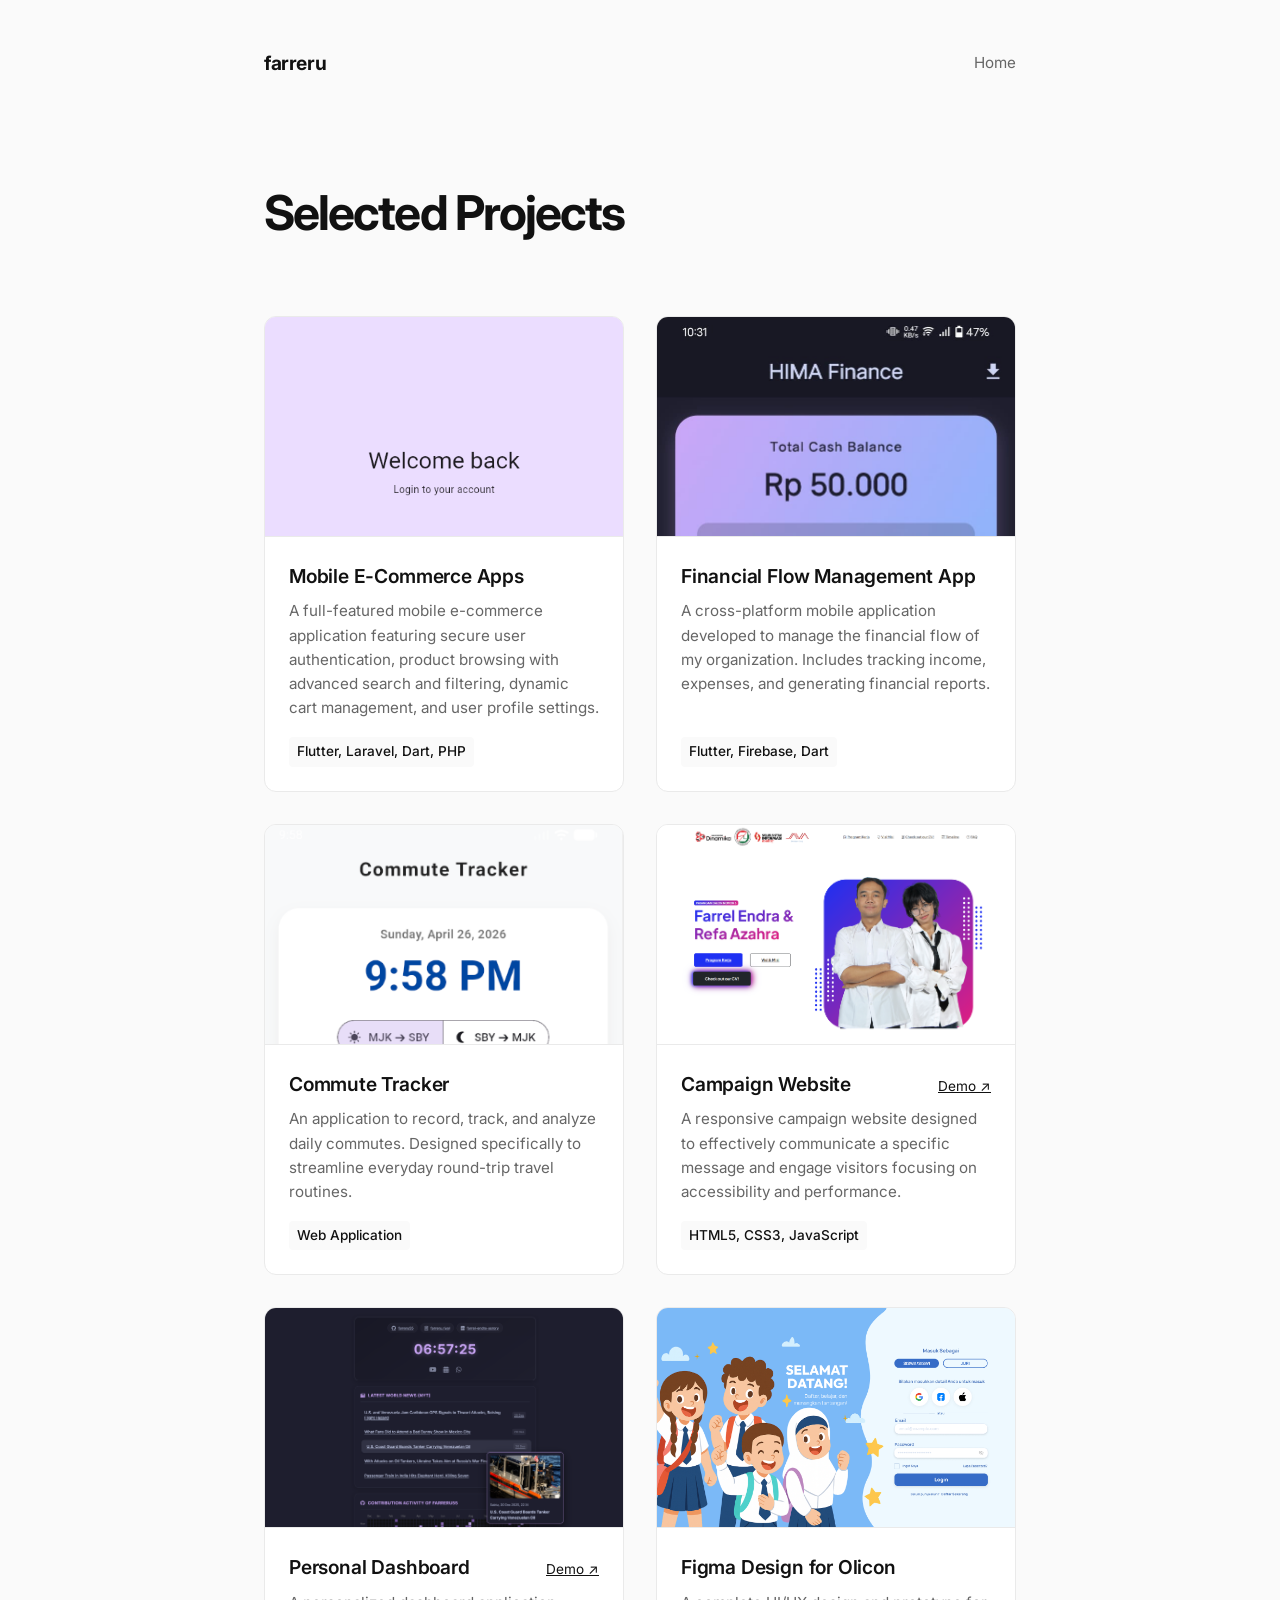
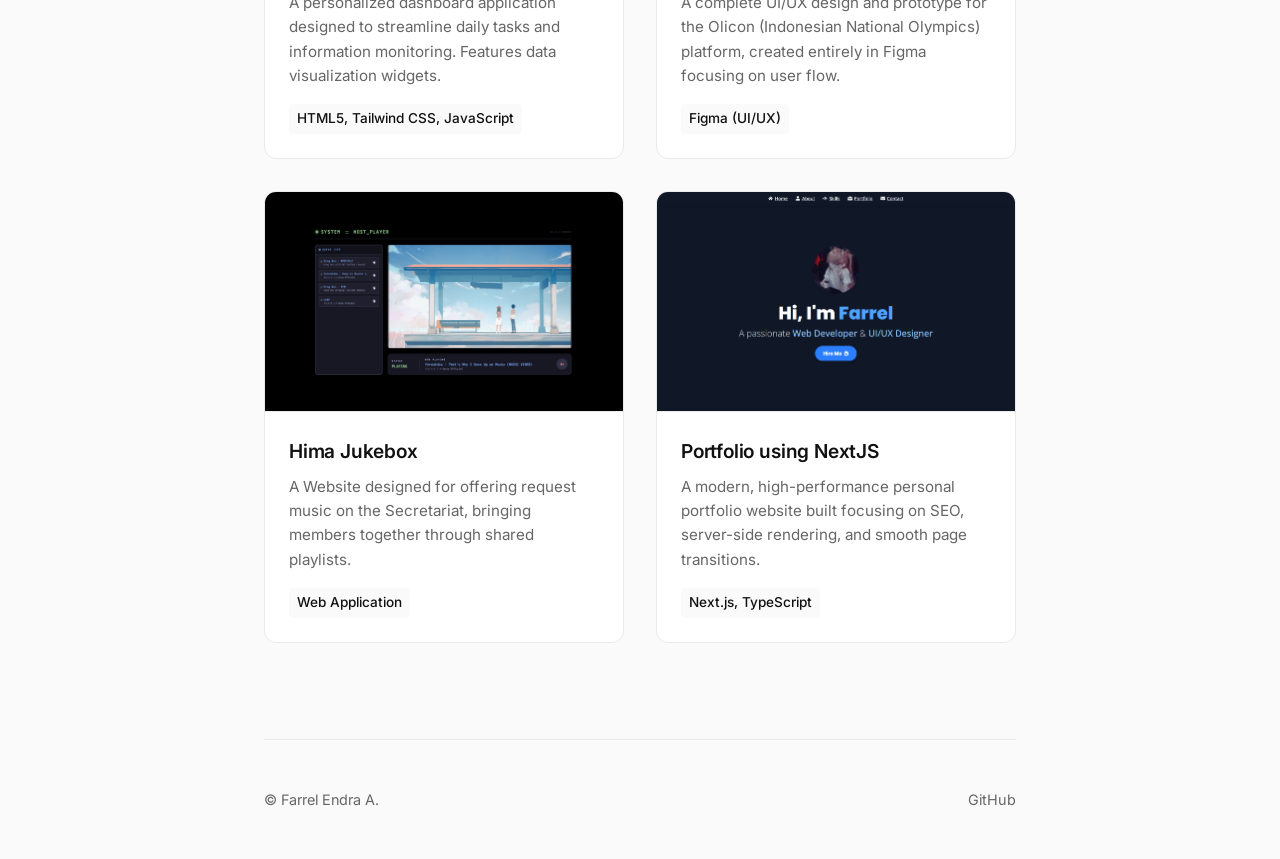
==== projects.html @ daada65e "initial change" ====
<!DOCTYPE html>
<html lang="en">
<head>
  <meta charset="utf-8" />
  <meta name="viewport" content="width=device-width, initial-scale=1" />
  <title>Projects | Farrel Endra A.</title>
  
  <link rel="preconnect" href="https://fonts.googleapis.com">
  <link rel="preconnect" href="https://fonts.gstatic.com" crossorigin>
  <link href="https://fonts.googleapis.com/css2?family=Inter:wght@400;500;600;700&display=swap" rel="stylesheet">
  
  <link rel="stylesheet" href="style.css" />
</head>
<body>
  <div class="container">
    <header class="header">
      <a href="index.html" class="logo">farreru</a>
      <nav class="nav">
        <a href="index.html">Home</a>
      </nav>
    </header>

    <main style="margin-top: 48px;">
      <h1 style="font-size: 3rem; margin-bottom: 64px; letter-spacing: -0.04em;">Selected Projects</h1>

      <div class="project-grid">

        <!-- Mobile E-Commerce Apps -->
        <div class="project-card">
          <img src="assets/img/projects/projects-1/ss-login.png" class="project-card-img" alt="Mobile E-Commerce Apps" data-images="assets/img/projects/projects-1/ss-login.png,assets/img/projects/projects-1/ss-register.png,assets/img/projects/projects-1/ss-home.png,assets/img/projects/projects-1/ss-search.png,assets/img/projects/projects-1/ss-add.png,assets/img/projects/projects-1/ss-profile.png">
          <div class="project-card-content">
            <h3 class="project-card-title">Mobile E-Commerce Apps</h3>
            <p class="project-card-desc">A full-featured mobile e-commerce application featuring secure user authentication, product browsing with advanced search and filtering, dynamic cart management, and user profile settings.</p>
            <span class="project-card-tech">Flutter, Laravel, Dart, PHP</span>
          </div>
        </div>

        <!-- Financial Flow -->
        <div class="project-card">
          <img src="assets/img/projects/projects-7/ss-finance-1.jpeg" class="project-card-img" alt="Financial Flow Management App" data-images="assets/img/projects/projects-7/ss-finance-1.jpeg,assets/img/projects/projects-7/ss-finance-2.jpeg,assets/img/projects/projects-7/ss-finance-3.jpeg">
          <div class="project-card-content">
            <h3 class="project-card-title">Financial Flow Management App</h3>
            <p class="project-card-desc">A cross-platform mobile application developed to manage the financial flow of my organization. Includes tracking income, expenses, and generating financial reports.</p>
            <span class="project-card-tech">Flutter, Firebase, Dart</span>
          </div>
        </div>

        <!-- Commute Tracker -->
        <div class="project-card">
          <img src="assets/img/projects/projects-8/ss-commute-tracker-1.png" class="project-card-img" alt="Commute Tracker" data-images="assets/img/projects/projects-8/ss-commute-tracker-1.png">
          <div class="project-card-content">
            <h3 class="project-card-title">Commute Tracker</h3>
            <p class="project-card-desc">An application to record, track, and analyze daily commutes. Designed specifically to streamline everyday round-trip travel routines.</p>
            <span class="project-card-tech">Web Application</span>
          </div>
        </div>

        <!-- Campaign Website -->
        <div class="project-card">
          <img src="assets/img/projects/projects-3/campagnewebsite-1.png" class="project-card-img" alt="Campaign Website" data-images="assets/img/projects/projects-3/campagnewebsite-1.png">
          <div class="project-card-content">
            <div style="display: flex; justify-content: space-between; align-items: baseline;">
              <h3 class="project-card-title">Campaign Website</h3>
              <a href="https://farreru55.github.io/no-3/" target="_blank" rel="noopener noreferrer" style="font-size: 0.85rem; text-decoration: underline;">Demo ↗</a>
            </div>
            <p class="project-card-desc">A responsive campaign website designed to effectively communicate a specific message and engage visitors focusing on accessibility and performance.</p>
            <span class="project-card-tech">HTML5, CSS3, JavaScript</span>
          </div>
        </div>

        <!-- Personal Dashboard -->
        <div class="project-card">
          <img src="assets/img/projects/projects-4/mydashboard.png" class="project-card-img" alt="Personal Dashboard" data-images="assets/img/projects/projects-4/mydashboard.png">
          <div class="project-card-content">
            <div style="display: flex; justify-content: space-between; align-items: baseline;">
              <h3 class="project-card-title">Personal Dashboard</h3>
              <a href="https://farreru55.github.io/mydashboard/" target="_blank" rel="noopener noreferrer" style="font-size: 0.85rem; text-decoration: underline;">Demo ↗</a>
            </div>
            <p class="project-card-desc">A personalized dashboard application designed to streamline daily tasks and information monitoring. Features data visualization widgets.</p>
            <span class="project-card-tech">HTML5, Tailwind CSS, JavaScript</span>
          </div>
        </div>

        <!-- Figma Olicon -->
        <div class="project-card">
          <img src="assets/img/projects/projects-5/ss-figma-1.png" class="project-card-img" alt="Figma Design for Olicon" data-images="assets/img/projects/projects-5/ss-figma-1.png,assets/img/projects/projects-5/ss-figma-2.png,assets/img/projects/projects-5/ss-figma-3.png,assets/img/projects/projects-5/ss-figma-4.png">
          <div class="project-card-content">
            <h3 class="project-card-title">Figma Design for Olicon</h3>
            <p class="project-card-desc">A complete UI/UX design and prototype for the Olicon (Indonesian National Olympics) platform, created entirely in Figma focusing on user flow.</p>
            <span class="project-card-tech">Figma (UI/UX)</span>
          </div>
        </div>

        <!-- Hima Jukebox -->
        <div class="project-card">
          <img src="assets/img/projects/projects-6/ss-jukebox-3.png" class="project-card-img" alt="Hima Jukebox" data-images="assets/img/projects/projects-6/ss-jukebox-3.png">
          <div class="project-card-content">
            <h3 class="project-card-title">Hima Jukebox</h3>
            <p class="project-card-desc">A Website designed for offering request music on the Secretariat, bringing members together through shared playlists.</p>
            <span class="project-card-tech">Web Application</span>
          </div>
        </div>

        <!-- Portfolio NextJS -->
        <div class="project-card">
          <img src="assets/img/projects/projects-2/ss-porto.png" class="project-card-img" alt="Portfolio using NextJS" data-images="assets/img/projects/projects-2/ss-porto.png">
          <div class="project-card-content">
            <h3 class="project-card-title">Portfolio using NextJS</h3>
            <p class="project-card-desc">A modern, high-performance personal portfolio website built focusing on SEO, server-side rendering, and smooth page transitions.</p>
            <span class="project-card-tech">Next.js, TypeScript</span>
          </div>
        </div>

      </div>

    </main>

    <footer class="footer">
      <div class="footer-content">
        <span>© Farrel Endra A.</span>
        <div class="footer-links">
          <a href="https://github.com/farreru55" target="_blank" rel="noopener noreferrer">GitHub</a>
        </div>
      </div>
    </footer>
  </div>

  <!-- Carousel Modal -->
  <div id="carouselModal" class="carousel-modal">
    <span class="carousel-close" id="carouselClose">&times;</span>
    <button class="carousel-prev" id="carouselPrev">&#10094;</button>
    <img class="carousel-content" id="carouselImg">
    <button class="carousel-next" id="carouselNext">&#10095;</button>
    <div class="carousel-counter" id="carouselCounter">1 / 1</div>
  </div>

  <script>
    document.addEventListener('DOMContentLoaded', () => {
      const modal = document.getElementById('carouselModal');
      const modalImg = document.getElementById('carouselImg');
      const closeBtn = document.getElementById('carouselClose');
      const prevBtn = document.getElementById('carouselPrev');
      const nextBtn = document.getElementById('carouselNext');
      const counter = document.getElementById('carouselCounter');
      const thumbnails = document.querySelectorAll('.project-card-img');

      let currentImages = [];
      let currentIndex = 0;

      function updateModal() {
        modalImg.src = currentImages[currentIndex];
        counter.textContent = `${currentIndex + 1} / ${currentImages.length}`;
        
        // Hide arrows if only 1 image
        if (currentImages.length <= 1) {
          prevBtn.style.display = 'none';
          nextBtn.style.display = 'none';
        } else {
          prevBtn.style.display = 'block';
          nextBtn.style.display = 'block';
        }
      }

      thumbnails.forEach(img => {
        img.addEventListener('click', function() {
          const imagesAttr = this.getAttribute('data-images');
          if (imagesAttr) {
            currentImages = imagesAttr.split(',');
            currentIndex = 0;
            updateModal();
            modal.classList.add('show');
          }
        });
      });

      closeBtn.addEventListener('click', () => {
        modal.classList.remove('show');
      });

      modal.addEventListener('click', (e) => {
        if (e.target === modal) {
          modal.classList.remove('show');
        }
      });

      prevBtn.addEventListener('click', (e) => {
        e.stopPropagation();
        currentIndex = (currentIndex > 0) ? currentIndex - 1 : currentImages.length - 1;
        updateModal();
      });

      nextBtn.addEventListener('click', (e) => {
        e.stopPropagation();
        currentIndex = (currentIndex < currentImages.length - 1) ? currentIndex + 1 : 0;
        updateModal();
      });

      // Keyboard navigation
      document.addEventListener('keydown', (e) => {
        if (!modal.classList.contains('show')) return;
        if (e.key === 'Escape') modal.classList.remove('show');
        if (e.key === 'ArrowLeft' && currentImages.length > 1) {
          currentIndex = (currentIndex > 0) ? currentIndex - 1 : currentImages.length - 1;
          updateModal();
        }
        if (e.key === 'ArrowRight' && currentImages.length > 1) {
          currentIndex = (currentIndex < currentImages.length - 1) ? currentIndex + 1 : 0;
          updateModal();
        }
      });
    });
  </script>
</body>
</html>
---- style.css ----
/* Minimalist Portfolio CSS */

:root {
  --bg-color: #fafafa;
  --text-primary: #111111;
  --text-secondary: #666666;
  --border-color: #eaeaea;
  --accent-color: #333333;
}

* {
  box-sizing: border-box;
  margin: 0;
  padding: 0;
}

body {
  font-family: 'Inter', -apple-system, BlinkMacSystemFont, "Segoe UI", Roboto, Helvetica, Arial, sans-serif;
  background-color: var(--bg-color);
  color: var(--text-primary);
  line-height: 1.6;
  font-size: 16px;
  -webkit-font-smoothing: antialiased;
  -moz-osx-font-smoothing: grayscale;
}

a {
  color: inherit;
  text-decoration: none;
  transition: color 0.2s ease;
}

a:hover {
  color: var(--text-secondary);
}

.container {
  max-width: 800px;
  margin: 0 auto;
  padding: 0 24px;
}

/* Header */
.header {
  display: flex;
  justify-content: space-between;
  align-items: center;
  padding: 48px 0;
}

.logo {
  font-weight: 700;
  font-size: 1.2rem;
  letter-spacing: -0.02em;
}

.nav {
  display: flex;
  gap: 24px;
}

.nav a {
  font-size: 0.95rem;
  color: var(--text-secondary);
}

.nav a:hover {
  color: var(--text-primary);
}

/* Sections */
.section {
  margin-bottom: 96px;
}

.section h2 {
  font-size: 1.5rem;
  font-weight: 600;
  margin-bottom: 32px;
  letter-spacing: -0.02em;
}

/* Hero Section */
.hero {
  margin-top: 48px;
  margin-bottom: 112px;
}

.hero h1 {
  font-size: 3rem;
  font-weight: 700;
  line-height: 1.1;
  letter-spacing: -0.04em;
  margin-bottom: 12px;
}

.hero .subtitle {
  font-size: 1.25rem;
  color: var(--text-secondary);
  margin-bottom: 32px;
}

.hero .description {
  font-size: 1.1rem;
  color: var(--text-secondary);
  max-width: 600px;
  margin-bottom: 32px;
}

.hero-links {
  display: flex;
  gap: 24px;
}

.hero-links .link {
  font-weight: 500;
  border-bottom: 1px solid var(--border-color);
  padding-bottom: 4px;
}

.hero-links .link:hover {
  border-color: var(--text-primary);
  color: var(--text-primary);
}

/* Project List */
.project-list {
  display: flex;
  flex-direction: column;
  gap: 40px;
}

.project-item {
  display: flex;
  flex-direction: column;
  gap: 8px;
}

.project-header h3 {
  font-size: 1.1rem;
  font-weight: 600;
}

.project-header a {
  text-decoration: underline;
  text-decoration-color: var(--border-color);
  text-underline-offset: 4px;
}

.project-header a:hover {
  text-decoration-color: var(--text-primary);
}

.project-item p {
  color: var(--text-secondary);
  font-size: 0.95rem;
}

.project-grid {
  display: grid;
  grid-template-columns: repeat(auto-fill, minmax(320px, 1fr));
  gap: 32px;
  margin-bottom: 96px;
}

.project-card {
  border: 1px solid var(--border-color);
  border-radius: 12px;
  overflow: hidden;
  display: flex;
  flex-direction: column;
  transition: transform 0.2s ease, box-shadow 0.2s ease;
  background-color: #fff;
}

.project-card:hover {
  transform: translateY(-4px);
  box-shadow: 0 12px 24px rgba(0,0,0,0.06);
}

.project-card-img {
  width: 100%;
  height: 220px;
  object-fit: cover;
  object-position: top;
  cursor: zoom-in;
  border-bottom: 1px solid var(--border-color);
}

.project-card-content {
  padding: 24px;
  display: flex;
  flex-direction: column;
  flex-grow: 1;
}

.project-card-title {
  font-size: 1.2rem;
  font-weight: 600;
  margin-bottom: 8px;
  letter-spacing: -0.01em;
}

.project-card-desc {
  font-size: 0.95rem;
  color: var(--text-secondary);
  margin-bottom: 16px;
  flex-grow: 1;
}

.project-card-tech {
  font-size: 0.85rem;
  font-weight: 500;
  color: var(--text-primary);
  background: var(--bg-color);
  padding: 4px 8px;
  border-radius: 4px;
  align-self: flex-start;
}

/* Carousel Modal */
.carousel-modal {
  display: none;
  position: fixed;
  z-index: 1000;
  left: 0;
  top: 0;
  width: 100%;
  height: 100%;
  background-color: rgba(17, 17, 17, 0.95);
  align-items: center;
  justify-content: center;
  opacity: 0;
  transition: opacity 0.3s ease;
}

.carousel-modal.show {
  display: flex;
  opacity: 1;
}

.carousel-content {
  max-width: 85%;
  max-height: 85vh;
  border-radius: 8px;
  box-shadow: 0 4px 24px rgba(0, 0, 0, 0.4);
  object-fit: contain;
  user-select: none;
}

.carousel-close {
  position: absolute;
  top: 24px;
  right: 32px;
  color: #fafafa;
  font-size: 40px;
  font-weight: 300;
  cursor: pointer;
  line-height: 1;
  transition: color 0.2s;
  z-index: 1001;
}

.carousel-close:hover {
  color: #999;
}

.carousel-prev,
.carousel-next {
  position: absolute;
  top: 50%;
  transform: translateY(-50%);
  background: rgba(255, 255, 255, 0.1);
  color: white;
  border: none;
  width: 48px;
  height: 48px;
  border-radius: 50%;
  font-size: 20px;
  cursor: pointer;
  transition: background 0.2s;
  display: flex;
  align-items: center;
  justify-content: center;
  z-index: 1001;
}

.carousel-prev:hover,
.carousel-next:hover {
  background: rgba(255, 255, 255, 0.3);
}

.carousel-prev {
  left: 24px;
}

.carousel-next {
  right: 24px;
}

.carousel-counter {
  position: absolute;
  bottom: 24px;
  color: white;
  font-size: 0.9rem;
  font-weight: 500;
  letter-spacing: 2px;
}

.project-item .tech {
  font-size: 0.85rem;
  color: var(--text-secondary);
  opacity: 0.8;
  margin-top: 4px;
}

/* Experience List */
.experience-list {
  display: flex;
  flex-direction: column;
  gap: 32px;
}

.experience-item {
  display: flex;
  flex-direction: column;
  gap: 4px;
}

.experience-header {
  display: flex;
  justify-content: space-between;
  align-items: baseline;
}

.experience-header h3 {
  font-size: 1.1rem;
  font-weight: 600;
}

.experience-header .date {
  font-size: 0.9rem;
  color: var(--text-secondary);
}

.experience-item .company {
  font-weight: 500;
  font-size: 0.95rem;
}

.experience-item .experience-desc {
  margin-top: 8px;
  color: var(--text-secondary);
  font-size: 0.95rem;
}

/* Skills */
.skills-content {
  display: flex;
  flex-direction: column;
  gap: 16px;
}

.skill-category {
  font-size: 0.95rem;
  color: var(--text-secondary);
}

.skill-category strong {
  color: var(--text-primary);
  font-weight: 500;
  margin-right: 8px;
}

/* Footer */
.footer {
  padding: 48px 0;
  border-top: 1px solid var(--border-color);
  margin-top: 96px;
}

.footer-content {
  display: flex;
  justify-content: space-between;
  align-items: center;
  font-size: 0.9rem;
  color: var(--text-secondary);
}

.footer-links {
  display: flex;
  gap: 24px;
}

/* Responsive */
@media (max-width: 600px) {
  .hero h1 {
    font-size: 2.25rem;
  }
  
  .experience-header {
    flex-direction: column;
  }
  
  .experience-header .date {
    margin-top: 4px;
  }
  
  .header {
    padding: 32px 0;
  }
  
  .section {
    margin-bottom: 64px;
  }
}
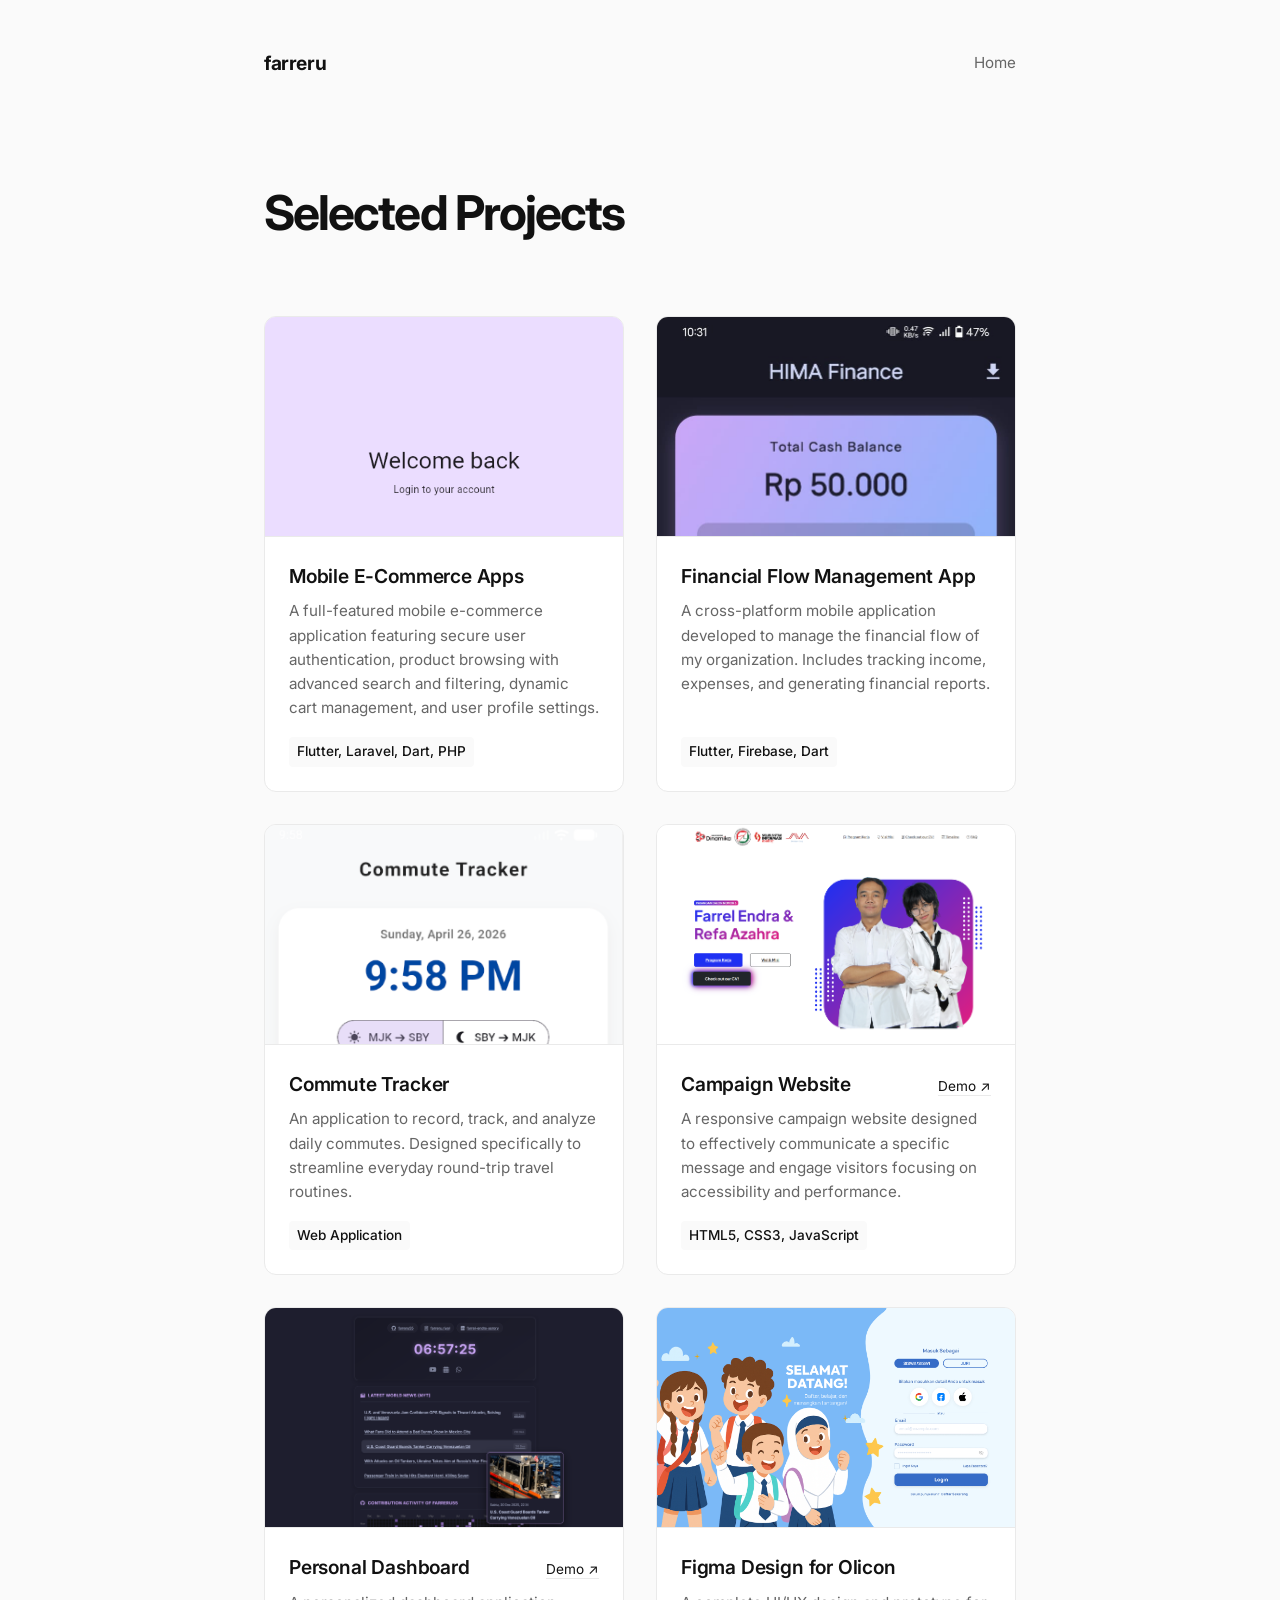
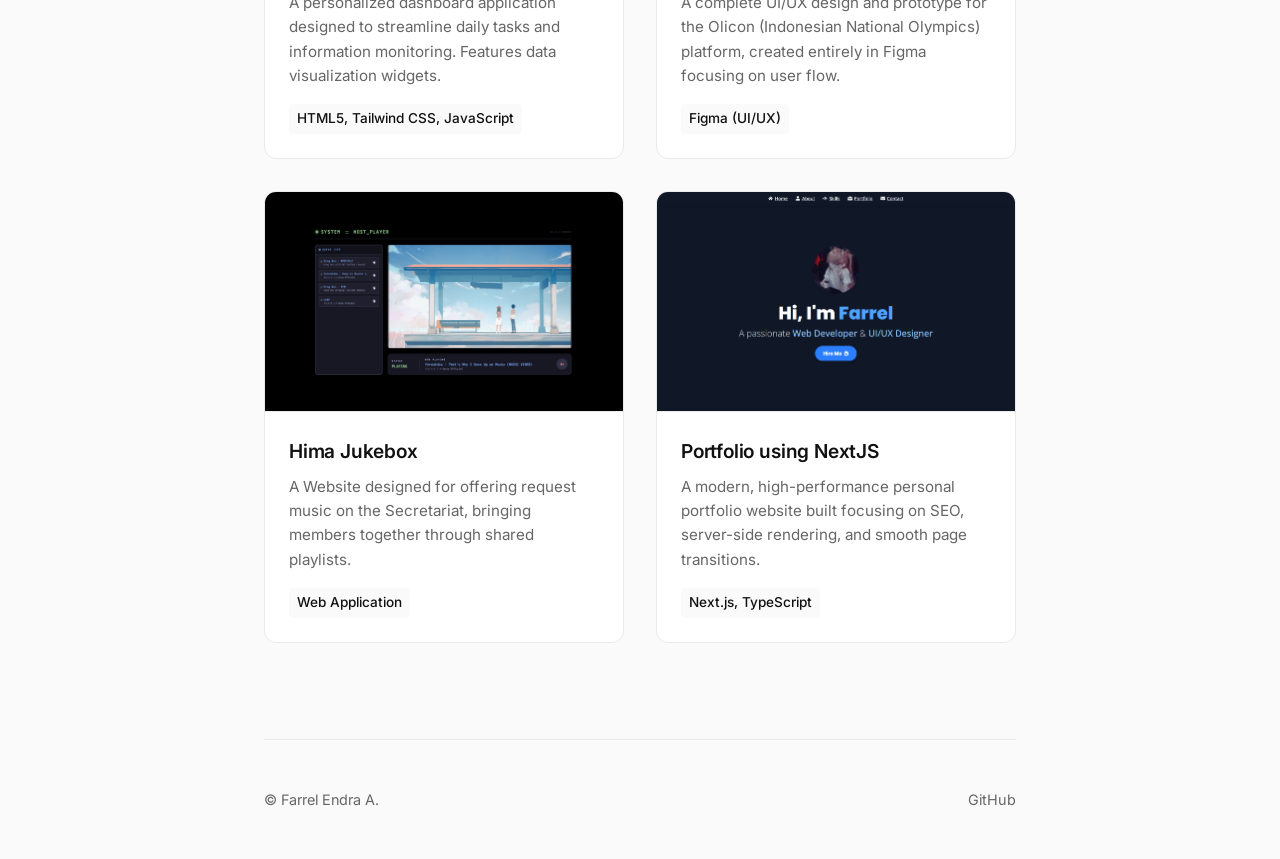
==== commit e7ee7f40: "separate style" ====
--- a/projects.html
+++ b/projects.html
@@ -20,8 +20,8 @@
       </nav>
     </header>
 
-    <main style="margin-top: 48px;">
-      <h1 style="font-size: 3rem; margin-bottom: 64px; letter-spacing: -0.04em;">Selected Projects</h1>
+    <main class="projects-main">
+      <h1 class="projects-title">Selected Projects</h1>
 
       <div class="project-grid">
 
@@ -47,7 +47,7 @@
 
         <!-- Commute Tracker -->
         <div class="project-card">
-          <img src="assets/img/projects/projects-8/ss-commute-tracker-1.png" class="project-card-img" alt="Commute Tracker" data-images="assets/img/projects/projects-8/ss-commute-tracker-1.png">
+          <img src="assets/img/projects/projects-8/ss-commute-tracker-1.png" class="project-card-img" alt="Commute Tracker" data-images="assets/img/projects/projects-8/ss-commute-tracker-1.png,assets/img/projects/projects-8/ss-commute-tracker-2.png">
           <div class="project-card-content">
             <h3 class="project-card-title">Commute Tracker</h3>
             <p class="project-card-desc">An application to record, track, and analyze daily commutes. Designed specifically to streamline everyday round-trip travel routines.</p>
@@ -59,9 +59,9 @@
         <div class="project-card">
           <img src="assets/img/projects/projects-3/campagnewebsite-1.png" class="project-card-img" alt="Campaign Website" data-images="assets/img/projects/projects-3/campagnewebsite-1.png">
           <div class="project-card-content">
-            <div style="display: flex; justify-content: space-between; align-items: baseline;">
+            <div class="project-card-header-flex">
               <h3 class="project-card-title">Campaign Website</h3>
-              <a href="https://farreru55.github.io/no-3/" target="_blank" rel="noopener noreferrer" style="font-size: 0.85rem; text-decoration: underline;">Demo ↗</a>
+              <a href="https://farreru55.github.io/no-3/" target="_blank" rel="noopener noreferrer" class="project-card-demo">Demo ↗</a>
             </div>
             <p class="project-card-desc">A responsive campaign website designed to effectively communicate a specific message and engage visitors focusing on accessibility and performance.</p>
             <span class="project-card-tech">HTML5, CSS3, JavaScript</span>
@@ -72,9 +72,9 @@
         <div class="project-card">
           <img src="assets/img/projects/projects-4/mydashboard.png" class="project-card-img" alt="Personal Dashboard" data-images="assets/img/projects/projects-4/mydashboard.png">
           <div class="project-card-content">
-            <div style="display: flex; justify-content: space-between; align-items: baseline;">
+            <div class="project-card-header-flex">
               <h3 class="project-card-title">Personal Dashboard</h3>
-              <a href="https://farreru55.github.io/mydashboard/" target="_blank" rel="noopener noreferrer" style="font-size: 0.85rem; text-decoration: underline;">Demo ↗</a>
+              <a href="https://farreru55.github.io/mydashboard/" target="_blank" rel="noopener noreferrer" class="project-card-demo">Demo ↗</a>
             </div>
             <p class="project-card-desc">A personalized dashboard application designed to streamline daily tasks and information monitoring. Features data visualization widgets.</p>
             <span class="project-card-tech">HTML5, Tailwind CSS, JavaScript</span>
@@ -93,7 +93,7 @@
 
         <!-- Hima Jukebox -->
         <div class="project-card">
-          <img src="assets/img/projects/projects-6/ss-jukebox-3.png" class="project-card-img" alt="Hima Jukebox" data-images="assets/img/projects/projects-6/ss-jukebox-3.png">
+          <img src="assets/img/projects/projects-6/ss-jukebox-3.png" class="project-card-img" alt="Hima Jukebox" data-images="assets/img/projects/projects-6/ss-jukebox-1.png,assets/img/projects/projects-6/ss-jukebox-2.png,assets/img/projects/projects-6/ss-jukebox-3.png">
           <div class="project-card-content">
             <h3 class="project-card-title">Hima Jukebox</h3>
             <p class="project-card-desc">A Website designed for offering request music on the Secretariat, bringing members together through shared playlists.</p>
@@ -127,10 +127,16 @@
 
   <!-- Carousel Modal -->
   <div id="carouselModal" class="carousel-modal">
-    <span class="carousel-close" id="carouselClose">&times;</span>
-    <button class="carousel-prev" id="carouselPrev">&#10094;</button>
+    <span class="carousel-close" id="carouselClose">
+      <svg width="32" height="32" viewBox="0 0 24 24" fill="none" stroke="currentColor" stroke-width="2" stroke-linecap="round" stroke-linejoin="round"><line x1="18" y1="6" x2="6" y2="18"></line><line x1="6" y1="6" x2="18" y2="18"></line></svg>
+    </span>
+    <button class="carousel-prev" id="carouselPrev">
+      <svg width="28" height="28" viewBox="0 0 24 24" fill="none" stroke="currentColor" stroke-width="2" stroke-linecap="round" stroke-linejoin="round"><polyline points="15 18 9 12 15 6"></polyline></svg>
+    </button>
     <img class="carousel-content" id="carouselImg">
-    <button class="carousel-next" id="carouselNext">&#10095;</button>
+    <button class="carousel-next" id="carouselNext">
+      <svg width="28" height="28" viewBox="0 0 24 24" fill="none" stroke="currentColor" stroke-width="2" stroke-linecap="round" stroke-linejoin="round"><polyline points="9 18 15 12 9 6"></polyline></svg>
+    </button>
     <div class="carousel-counter" id="carouselCounter">1 / 1</div>
   </div>
 
--- a/style.css
+++ b/style.css
@@ -70,7 +70,15 @@
 
 /* Sections */
 .section {
-  margin-bottom: 96px;
+  margin-bottom: 72px;
+  padding-bottom: 72px;
+  border-bottom: 1px solid var(--border-color);
+}
+
+.section:last-of-type {
+  border-bottom: none;
+  margin-bottom: 0;
+  padding-bottom: 0;
 }
 
 .section h2 {
@@ -253,12 +261,13 @@
   top: 24px;
   right: 32px;
   color: #fafafa;
-  font-size: 40px;
-  font-weight: 300;
   cursor: pointer;
-  line-height: 1;
+  line-height: 0;
   transition: color 0.2s;
   z-index: 1001;
+  display: flex;
+  align-items: center;
+  justify-content: center;
 }
 
 .carousel-close:hover {
@@ -273,12 +282,11 @@
   background: rgba(255, 255, 255, 0.1);
   color: white;
   border: none;
-  width: 48px;
-  height: 48px;
+  width: 56px;
+  height: 56px;
   border-radius: 50%;
-  font-size: 20px;
   cursor: pointer;
-  transition: background 0.2s;
+  transition: background 0.2s, transform 0.2s;
   display: flex;
   align-items: center;
   justify-content: center;
@@ -414,3 +422,101 @@
     margin-bottom: 64px;
   }
 }
+
+/* Extracted Inline Styles */
+.about-header {
+  display: flex;
+  align-items: center;
+  gap: 24px;
+  margin-bottom: 24px;
+}
+
+.profile-pic {
+  width: 80px;
+  height: 80px;
+  border-radius: 50%;
+  object-fit: cover;
+  border: 1px solid var(--border-color);
+}
+
+.about-name {
+  margin-bottom: 4px;
+}
+
+.about-subtitle {
+  margin-bottom: 0;
+}
+
+.stats-container {
+  display: flex;
+  gap: 32px;
+  margin-bottom: 32px;
+  color: var(--text-secondary);
+  font-size: 0.95rem;
+}
+
+.stat-value {
+  color: var(--text-primary);
+  font-size: 1.1rem;
+  font-weight: 600;
+}
+
+.view-all-projects-container {
+  margin-top: 32px;
+}
+
+.view-all-projects-link {
+  font-weight: 500;
+  border-bottom: 1px solid var(--border-color);
+  padding-bottom: 4px;
+}
+
+.contact-desc {
+  color: var(--text-secondary);
+  margin-bottom: 24px;
+  max-width: 600px;
+}
+
+.contact-links {
+  display: flex;
+  gap: 24px;
+  flex-wrap: wrap;
+}
+
+.contact-link {
+  font-weight: 500;
+  border-bottom: 1px solid var(--border-color);
+  padding-bottom: 2px;
+}
+
+.contact-link:hover,
+.view-all-projects-link:hover {
+  border-color: var(--text-primary);
+}
+
+.projects-main {
+  margin-top: 48px;
+}
+
+.projects-title {
+  font-size: 3rem;
+  margin-bottom: 64px;
+  letter-spacing: -0.04em;
+}
+
+.project-card-header-flex {
+  display: flex;
+  justify-content: space-between;
+  align-items: baseline;
+}
+
+.project-card-demo {
+  font-size: 0.85rem;
+  text-decoration: underline;
+  text-decoration-color: var(--border-color);
+  text-underline-offset: 4px;
+}
+
+.project-card-demo:hover {
+  text-decoration-color: var(--text-primary);
+}
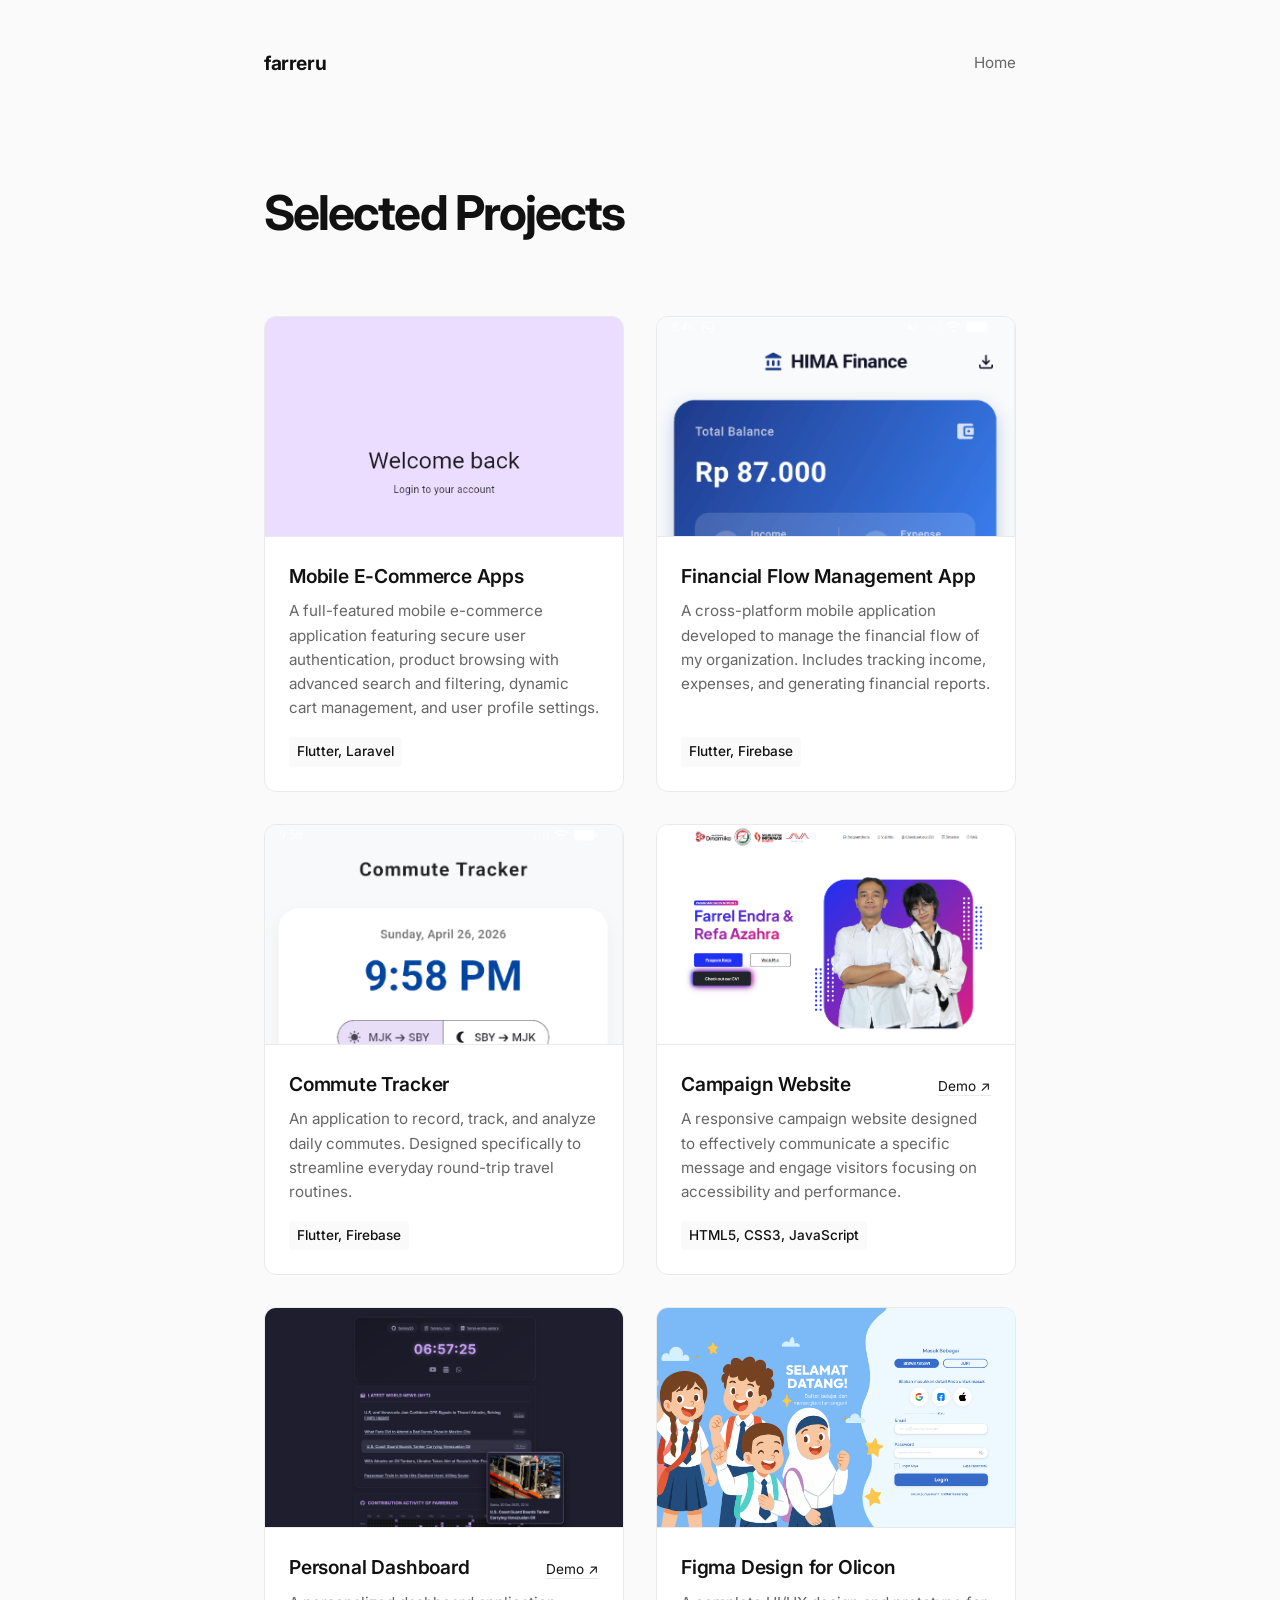
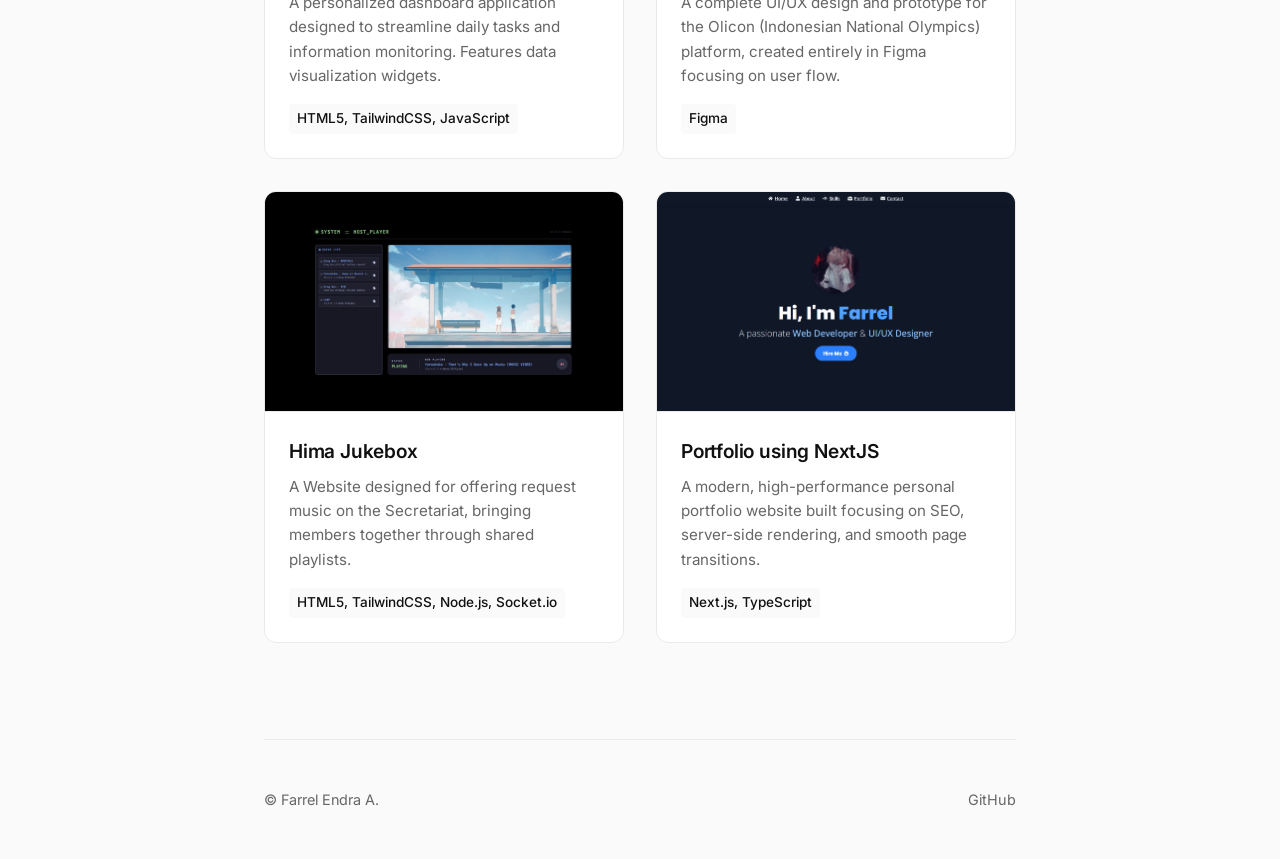
==== commit a442d985: "change some" ====
--- a/projects.html
+++ b/projects.html
@@ -1,16 +1,18 @@
 <!DOCTYPE html>
 <html lang="en">
+
 <head>
   <meta charset="utf-8" />
   <meta name="viewport" content="width=device-width, initial-scale=1" />
   <title>Projects | Farrel Endra A.</title>
-  
+
   <link rel="preconnect" href="https://fonts.googleapis.com">
   <link rel="preconnect" href="https://fonts.gstatic.com" crossorigin>
   <link href="https://fonts.googleapis.com/css2?family=Inter:wght@400;500;600;700&display=swap" rel="stylesheet">
-  
+
   <link rel="stylesheet" href="style.css" />
 </head>
+
 <body>
   <div class="container">
     <header class="header">
@@ -27,86 +29,108 @@
 
         <!-- Mobile E-Commerce Apps -->
         <div class="project-card">
-          <img src="assets/img/projects/projects-1/ss-login.png" class="project-card-img" alt="Mobile E-Commerce Apps" data-images="assets/img/projects/projects-1/ss-login.png,assets/img/projects/projects-1/ss-register.png,assets/img/projects/projects-1/ss-home.png,assets/img/projects/projects-1/ss-search.png,assets/img/projects/projects-1/ss-add.png,assets/img/projects/projects-1/ss-profile.png">
+          <img src="assets/img/projects/projects-1/ss-login.png" class="project-card-img" alt="Mobile E-Commerce Apps"
+            data-images="assets/img/projects/projects-1/ss-login.png,assets/img/projects/projects-1/ss-register.png,assets/img/projects/projects-1/ss-home.png,assets/img/projects/projects-1/ss-search.png,assets/img/projects/projects-1/ss-add.png,assets/img/projects/projects-1/ss-profile.png">
           <div class="project-card-content">
             <h3 class="project-card-title">Mobile E-Commerce Apps</h3>
-            <p class="project-card-desc">A full-featured mobile e-commerce application featuring secure user authentication, product browsing with advanced search and filtering, dynamic cart management, and user profile settings.</p>
-            <span class="project-card-tech">Flutter, Laravel, Dart, PHP</span>
+            <p class="project-card-desc">A full-featured mobile e-commerce application featuring secure user
+              authentication, product browsing with advanced search and filtering, dynamic cart management, and user
+              profile settings.</p>
+            <span class="project-card-tech">Flutter, Laravel</span>
           </div>
         </div>
 
         <!-- Financial Flow -->
         <div class="project-card">
-          <img src="assets/img/projects/projects-7/ss-finance-1.jpeg" class="project-card-img" alt="Financial Flow Management App" data-images="assets/img/projects/projects-7/ss-finance-1.jpeg,assets/img/projects/projects-7/ss-finance-2.jpeg,assets/img/projects/projects-7/ss-finance-3.jpeg">
+          <img src="assets/img/projects/projects-7/ss-finance-1.png" class="project-card-img"
+            alt="Financial Flow Management App"
+            data-images="assets/img/projects/projects-7/ss-finance-1.png,assets/img/projects/projects-7/ss-finance-2.png,assets/img/projects/projects-7/ss-finance-3.png">
           <div class="project-card-content">
             <h3 class="project-card-title">Financial Flow Management App</h3>
-            <p class="project-card-desc">A cross-platform mobile application developed to manage the financial flow of my organization. Includes tracking income, expenses, and generating financial reports.</p>
-            <span class="project-card-tech">Flutter, Firebase, Dart</span>
+            <p class="project-card-desc">A cross-platform mobile application developed to manage the financial flow of
+              my organization. Includes tracking income, expenses, and generating financial reports.</p>
+            <span class="project-card-tech">Flutter, Firebase</span>
           </div>
         </div>
 
         <!-- Commute Tracker -->
         <div class="project-card">
-          <img src="assets/img/projects/projects-8/ss-commute-tracker-1.png" class="project-card-img" alt="Commute Tracker" data-images="assets/img/projects/projects-8/ss-commute-tracker-1.png,assets/img/projects/projects-8/ss-commute-tracker-2.png">
+          <img src="assets/img/projects/projects-8/ss-commute-tracker-1.png" class="project-card-img"
+            alt="Commute Tracker"
+            data-images="assets/img/projects/projects-8/ss-commute-tracker-1.png,assets/img/projects/projects-8/ss-commute-tracker-2.png">
           <div class="project-card-content">
             <h3 class="project-card-title">Commute Tracker</h3>
-            <p class="project-card-desc">An application to record, track, and analyze daily commutes. Designed specifically to streamline everyday round-trip travel routines.</p>
-            <span class="project-card-tech">Web Application</span>
+            <p class="project-card-desc">An application to record, track, and analyze daily commutes. Designed
+              specifically to streamline everyday round-trip travel routines.</p>
+            <span class="project-card-tech">Flutter, Firebase</span>
           </div>
         </div>
 
         <!-- Campaign Website -->
         <div class="project-card">
-          <img src="assets/img/projects/projects-3/campagnewebsite-1.png" class="project-card-img" alt="Campaign Website" data-images="assets/img/projects/projects-3/campagnewebsite-1.png">
+          <img src="assets/img/projects/projects-3/campagnewebsite-1.png" class="project-card-img"
+            alt="Campaign Website" data-images="assets/img/projects/projects-3/campagnewebsite-1.png">
           <div class="project-card-content">
             <div class="project-card-header-flex">
               <h3 class="project-card-title">Campaign Website</h3>
-              <a href="https://farreru55.github.io/no-3/" target="_blank" rel="noopener noreferrer" class="project-card-demo">Demo ↗</a>
+              <a href="https://farreru55.github.io/no-3/" target="_blank" rel="noopener noreferrer"
+                class="project-card-demo">Demo ↗</a>
             </div>
-            <p class="project-card-desc">A responsive campaign website designed to effectively communicate a specific message and engage visitors focusing on accessibility and performance.</p>
+            <p class="project-card-desc">A responsive campaign website designed to effectively communicate a specific
+              message and engage visitors focusing on accessibility and performance.</p>
             <span class="project-card-tech">HTML5, CSS3, JavaScript</span>
           </div>
         </div>
 
         <!-- Personal Dashboard -->
         <div class="project-card">
-          <img src="assets/img/projects/projects-4/mydashboard.png" class="project-card-img" alt="Personal Dashboard" data-images="assets/img/projects/projects-4/mydashboard.png">
+          <img src="assets/img/projects/projects-4/mydashboard.png" class="project-card-img" alt="Personal Dashboard"
+            data-images="assets/img/projects/projects-4/mydashboard.png">
           <div class="project-card-content">
             <div class="project-card-header-flex">
               <h3 class="project-card-title">Personal Dashboard</h3>
-              <a href="https://farreru55.github.io/mydashboard/" target="_blank" rel="noopener noreferrer" class="project-card-demo">Demo ↗</a>
+              <a href="https://farreru55.github.io/mydashboard/" target="_blank" rel="noopener noreferrer"
+                class="project-card-demo">Demo ↗</a>
             </div>
-            <p class="project-card-desc">A personalized dashboard application designed to streamline daily tasks and information monitoring. Features data visualization widgets.</p>
-            <span class="project-card-tech">HTML5, Tailwind CSS, JavaScript</span>
+            <p class="project-card-desc">A personalized dashboard application designed to streamline daily tasks and
+              information monitoring. Features data visualization widgets.</p>
+            <span class="project-card-tech">HTML5, TailwindCSS, JavaScript</span>
           </div>
         </div>
 
         <!-- Figma Olicon -->
         <div class="project-card">
-          <img src="assets/img/projects/projects-5/ss-figma-1.png" class="project-card-img" alt="Figma Design for Olicon" data-images="assets/img/projects/projects-5/ss-figma-1.png,assets/img/projects/projects-5/ss-figma-2.png,assets/img/projects/projects-5/ss-figma-3.png,assets/img/projects/projects-5/ss-figma-4.png">
+          <img src="assets/img/projects/projects-5/ss-figma-1.png" class="project-card-img"
+            alt="Figma Design for Olicon"
+            data-images="assets/img/projects/projects-5/ss-figma-1.png,assets/img/projects/projects-5/ss-figma-2.png,assets/img/projects/projects-5/ss-figma-3.png,assets/img/projects/projects-5/ss-figma-4.png">
           <div class="project-card-content">
             <h3 class="project-card-title">Figma Design for Olicon</h3>
-            <p class="project-card-desc">A complete UI/UX design and prototype for the Olicon (Indonesian National Olympics) platform, created entirely in Figma focusing on user flow.</p>
-            <span class="project-card-tech">Figma (UI/UX)</span>
+            <p class="project-card-desc">A complete UI/UX design and prototype for the Olicon (Indonesian National
+              Olympics) platform, created entirely in Figma focusing on user flow.</p>
+            <span class="project-card-tech">Figma</span>
           </div>
         </div>
 
         <!-- Hima Jukebox -->
         <div class="project-card">
-          <img src="assets/img/projects/projects-6/ss-jukebox-3.png" class="project-card-img" alt="Hima Jukebox" data-images="assets/img/projects/projects-6/ss-jukebox-1.png,assets/img/projects/projects-6/ss-jukebox-2.png,assets/img/projects/projects-6/ss-jukebox-3.png">
+          <img src="assets/img/projects/projects-6/ss-jukebox-3.png" class="project-card-img" alt="Hima Jukebox"
+            data-images="assets/img/projects/projects-6/ss-jukebox-1.png,assets/img/projects/projects-6/ss-jukebox-2.png,assets/img/projects/projects-6/ss-jukebox-3.png">
           <div class="project-card-content">
             <h3 class="project-card-title">Hima Jukebox</h3>
-            <p class="project-card-desc">A Website designed for offering request music on the Secretariat, bringing members together through shared playlists.</p>
-            <span class="project-card-tech">Web Application</span>
+            <p class="project-card-desc">A Website designed for offering request music on the Secretariat, bringing
+              members together through shared playlists.</p>
+            <span class="project-card-tech">HTML5, TailwindCSS, Node.js, Socket.io</span>
           </div>
         </div>
 
         <!-- Portfolio NextJS -->
         <div class="project-card">
-          <img src="assets/img/projects/projects-2/ss-porto.png" class="project-card-img" alt="Portfolio using NextJS" data-images="assets/img/projects/projects-2/ss-porto.png">
+          <img src="assets/img/projects/projects-2/ss-porto.png" class="project-card-img" alt="Portfolio using NextJS"
+            data-images="assets/img/projects/projects-2/ss-porto.png">
           <div class="project-card-content">
             <h3 class="project-card-title">Portfolio using NextJS</h3>
-            <p class="project-card-desc">A modern, high-performance personal portfolio website built focusing on SEO, server-side rendering, and smooth page transitions.</p>
+            <p class="project-card-desc">A modern, high-performance personal portfolio website built focusing on SEO,
+              server-side rendering, and smooth page transitions.</p>
             <span class="project-card-tech">Next.js, TypeScript</span>
           </div>
         </div>
@@ -128,14 +152,24 @@
   <!-- Carousel Modal -->
   <div id="carouselModal" class="carousel-modal">
     <span class="carousel-close" id="carouselClose">
-      <svg width="32" height="32" viewBox="0 0 24 24" fill="none" stroke="currentColor" stroke-width="2" stroke-linecap="round" stroke-linejoin="round"><line x1="18" y1="6" x2="6" y2="18"></line><line x1="6" y1="6" x2="18" y2="18"></line></svg>
+      <svg width="32" height="32" viewBox="0 0 24 24" fill="none" stroke="currentColor" stroke-width="2"
+        stroke-linecap="round" stroke-linejoin="round">
+        <line x1="18" y1="6" x2="6" y2="18"></line>
+        <line x1="6" y1="6" x2="18" y2="18"></line>
+      </svg>
     </span>
     <button class="carousel-prev" id="carouselPrev">
-      <svg width="28" height="28" viewBox="0 0 24 24" fill="none" stroke="currentColor" stroke-width="2" stroke-linecap="round" stroke-linejoin="round"><polyline points="15 18 9 12 15 6"></polyline></svg>
+      <svg width="28" height="28" viewBox="0 0 24 24" fill="none" stroke="currentColor" stroke-width="2"
+        stroke-linecap="round" stroke-linejoin="round">
+        <polyline points="15 18 9 12 15 6"></polyline>
+      </svg>
     </button>
     <img class="carousel-content" id="carouselImg">
     <button class="carousel-next" id="carouselNext">
-      <svg width="28" height="28" viewBox="0 0 24 24" fill="none" stroke="currentColor" stroke-width="2" stroke-linecap="round" stroke-linejoin="round"><polyline points="9 18 15 12 9 6"></polyline></svg>
+      <svg width="28" height="28" viewBox="0 0 24 24" fill="none" stroke="currentColor" stroke-width="2"
+        stroke-linecap="round" stroke-linejoin="round">
+        <polyline points="9 18 15 12 9 6"></polyline>
+      </svg>
     </button>
     <div class="carousel-counter" id="carouselCounter">1 / 1</div>
   </div>
@@ -156,7 +190,7 @@
       function updateModal() {
         modalImg.src = currentImages[currentIndex];
         counter.textContent = `${currentIndex + 1} / ${currentImages.length}`;
-        
+
         // Hide arrows if only 1 image
         if (currentImages.length <= 1) {
           prevBtn.style.display = 'none';
@@ -168,7 +202,7 @@
       }
 
       thumbnails.forEach(img => {
-        img.addEventListener('click', function() {
+        img.addEventListener('click', function () {
           const imagesAttr = this.getAttribute('data-images');
           if (imagesAttr) {
             currentImages = imagesAttr.split(',');
@@ -217,4 +251,5 @@
     });
   </script>
 </body>
-</html>
+
+</html>
--- a/style.css
+++ b/style.css
@@ -360,6 +360,15 @@
   margin-top: 8px;
   color: var(--text-secondary);
   font-size: 0.95rem;
+}
+
+ul.experience-desc {
+  margin-left: 20px;
+  list-style-type: disc;
+}
+
+ul.experience-desc li {
+  margin-bottom: 4px;
 }
 
 /* Skills */
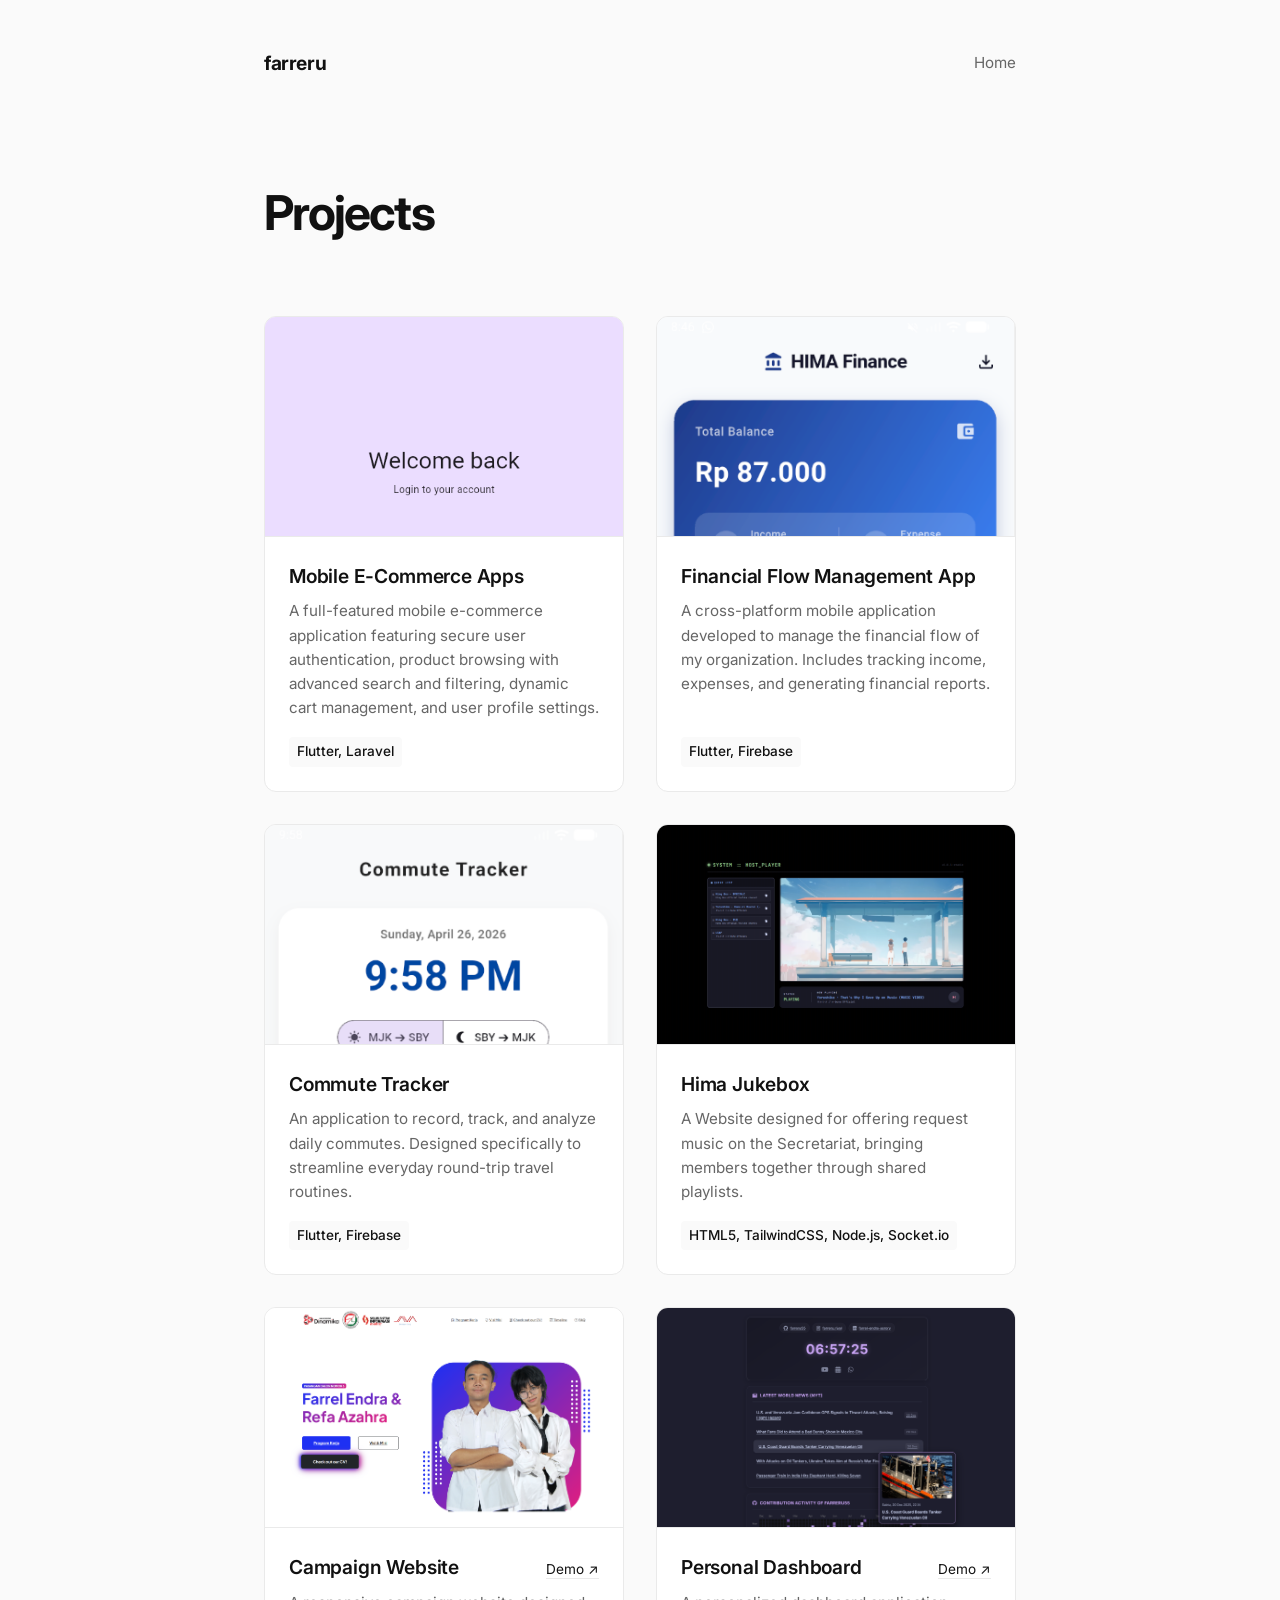
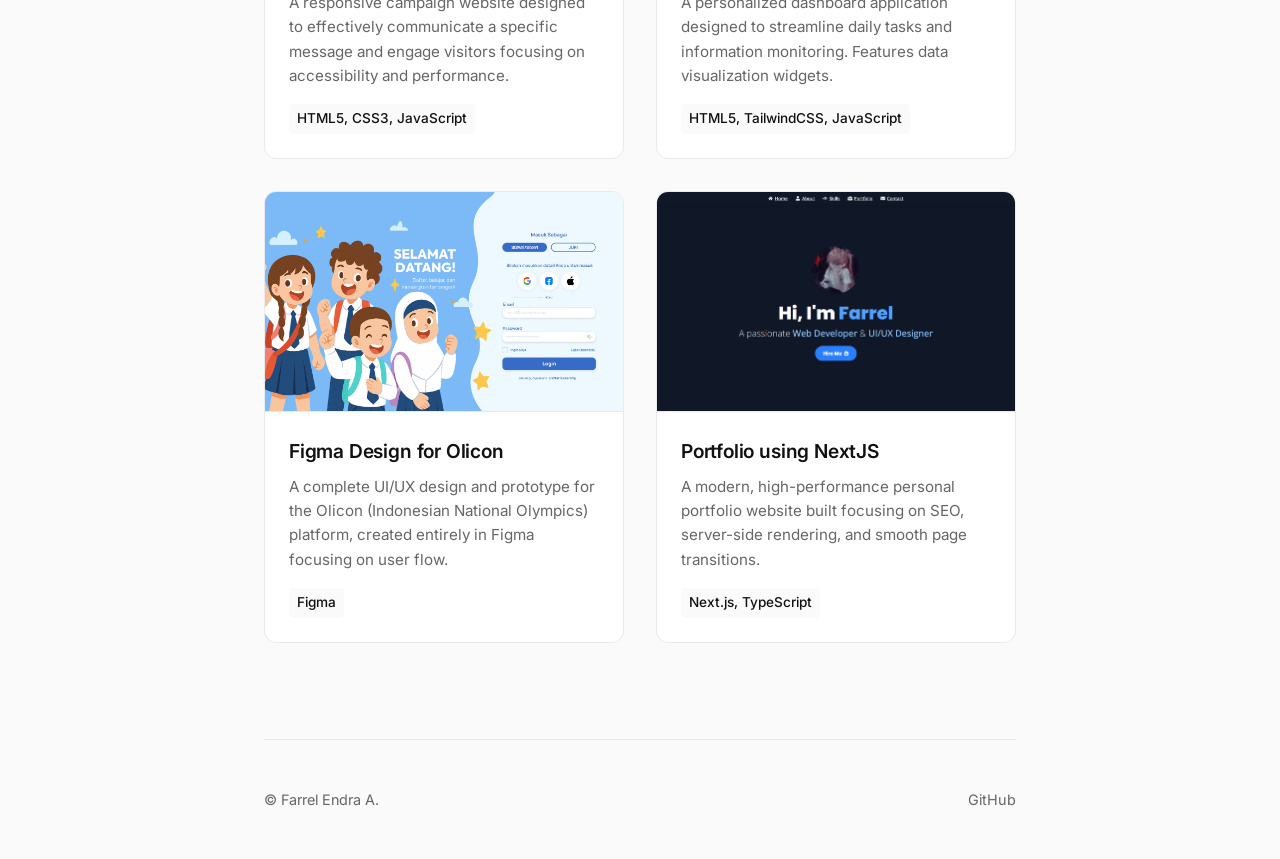
==== commit eaa7370f: "change pos" ====
--- a/projects.html
+++ b/projects.html
@@ -23,7 +23,7 @@
     </header>
 
     <main class="projects-main">
-      <h1 class="projects-title">Selected Projects</h1>
+      <h1 class="projects-title">Projects</h1>
 
       <div class="project-grid">
 
@@ -65,6 +65,19 @@
             <span class="project-card-tech">Flutter, Firebase</span>
           </div>
         </div>
+
+        <!-- Hima Jukebox -->
+        <div class="project-card">
+          <img src="assets/img/projects/projects-6/ss-jukebox-3.png" class="project-card-img" alt="Hima Jukebox"
+            data-images="assets/img/projects/projects-6/ss-jukebox-1.png,assets/img/projects/projects-6/ss-jukebox-2.png,assets/img/projects/projects-6/ss-jukebox-3.png">
+          <div class="project-card-content">
+            <h3 class="project-card-title">Hima Jukebox</h3>
+            <p class="project-card-desc">A Website designed for offering request music on the Secretariat, bringing
+              members together through shared playlists.</p>
+            <span class="project-card-tech">HTML5, TailwindCSS, Node.js, Socket.io</span>
+          </div>
+        </div>
+
 
         <!-- Campaign Website -->
         <div class="project-card">
@@ -108,18 +121,6 @@
             <p class="project-card-desc">A complete UI/UX design and prototype for the Olicon (Indonesian National
               Olympics) platform, created entirely in Figma focusing on user flow.</p>
             <span class="project-card-tech">Figma</span>
-          </div>
-        </div>
-
-        <!-- Hima Jukebox -->
-        <div class="project-card">
-          <img src="assets/img/projects/projects-6/ss-jukebox-3.png" class="project-card-img" alt="Hima Jukebox"
-            data-images="assets/img/projects/projects-6/ss-jukebox-1.png,assets/img/projects/projects-6/ss-jukebox-2.png,assets/img/projects/projects-6/ss-jukebox-3.png">
-          <div class="project-card-content">
-            <h3 class="project-card-title">Hima Jukebox</h3>
-            <p class="project-card-desc">A Website designed for offering request music on the Secretariat, bringing
-              members together through shared playlists.</p>
-            <span class="project-card-tech">HTML5, TailwindCSS, Node.js, Socket.io</span>
           </div>
         </div>
 
